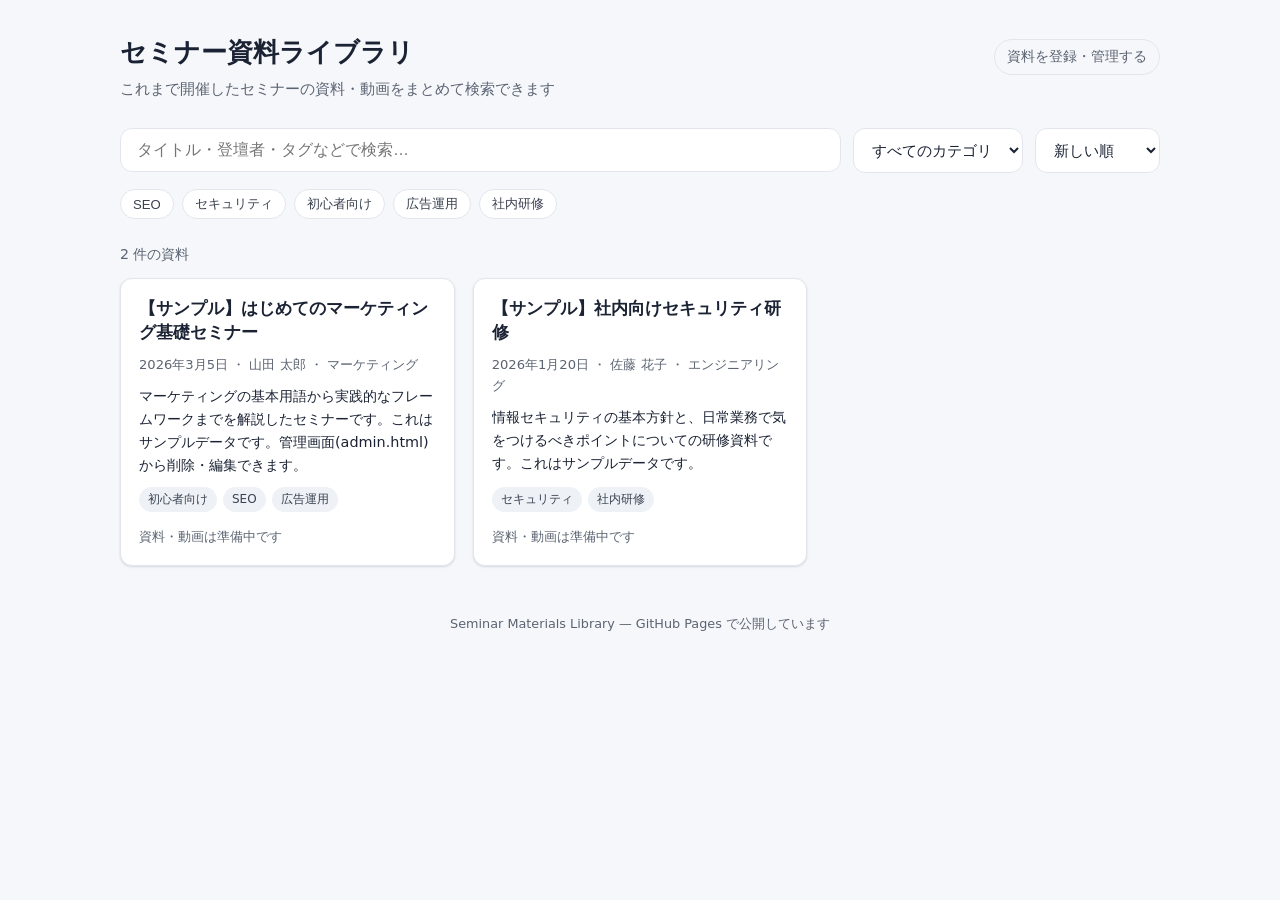
==== index.html @ a36b5ffc "セミナー資料ライブラリの静的サイトを追加 - GitHub Pages で公開する検索可能な資料・動画一覧サイト - 資料/動画本体はGoogle Driveに置き、リンクのみをdata/materi" ====
<!doctype html>
<html lang="ja">
<head>
  <meta charset="UTF-8" />
  <meta name="viewport" content="width=device-width, initial-scale=1.0" />
  <title>セミナー資料ライブラリ</title>
  <meta name="description" content="社内・社外のセミナー資料と動画をまとめて検索・閲覧できるライブラリです。" />
  <link rel="stylesheet" href="assets/style.css" />
</head>
<body>
  <div class="page">
    <header class="site-header">
      <div>
        <h1>セミナー資料ライブラリ</h1>
        <p class="subtitle">これまで開催したセミナーの資料・動画をまとめて検索できます</p>
      </div>
      <a class="admin-link" href="admin.html">資料を登録・管理する</a>
    </header>

    <div class="controls">
      <div class="search-box">
        <input id="search-input" type="search" placeholder="タイトル・登壇者・タグなどで検索…" />
      </div>
      <select id="category-filter">
        <option value="">すべてのカテゴリ</option>
      </select>
      <select id="sort-order">
        <option value="date-desc">新しい順</option>
        <option value="date-asc">古い順</option>
        <option value="title-asc">タイトル順</option>
      </select>
    </div>

    <div id="tag-cloud" class="tag-cloud"></div>

    <div id="result-count" class="result-count"></div>
    <div id="card-grid" class="card-grid"></div>

    <footer class="site-footer">
      <p>Seminar Materials Library — GitHub Pages で公開しています</p>
    </footer>
  </div>

  <div id="modal-overlay" class="modal-overlay" hidden>
    <div class="modal">
      <div class="modal-header">
        <h3 id="modal-title"></h3>
        <button id="modal-close" class="modal-close" aria-label="閉じる">&times;</button>
      </div>
      <div id="modal-body" class="modal-body"></div>
    </div>
  </div>

  <script src="assets/common.js"></script>
  <script src="assets/app.js"></script>
</body>
</html>
---- assets/style.css ----
:root {
  --bg: #f5f7fa;
  --surface: #ffffff;
  --text: #1a2233;
  --text-muted: #5b6472;
  --border: #e2e6ec;
  --accent: #2563eb;
  --accent-hover: #1d4ed8;
  --accent-soft: #e8efff;
  --tag-bg: #eef2f7;
  --tag-text: #3a4250;
  --danger: #d1435b;
  --shadow: 0 1px 2px rgba(16, 24, 40, 0.06), 0 1px 3px rgba(16, 24, 40, 0.08);
  --radius: 12px;
  color-scheme: light;
}

@media (prefers-color-scheme: dark) {
  :root {
    --bg: #12151c;
    --surface: #1a1f2a;
    --text: #e6e9ef;
    --text-muted: #9aa3b2;
    --border: #2b3140;
    --accent: #5b8def;
    --accent-hover: #7ba1f2;
    --accent-soft: #1e2a44;
    --tag-bg: #232a38;
    --tag-text: #c3cad6;
    --danger: #f0748b;
    --shadow: 0 1px 2px rgba(0, 0, 0, 0.3), 0 2px 6px rgba(0, 0, 0, 0.35);
    color-scheme: dark;
  }
}

* { box-sizing: border-box; }

body {
  margin: 0;
  background: var(--bg);
  color: var(--text);
  font-family: "Hiragino Sans", "Hiragino Kaku Gothic ProN", "Yu Gothic", "Noto Sans JP", "Segoe UI", system-ui, sans-serif;
  line-height: 1.6;
}

a { color: var(--accent); }

.page {
  max-width: 1080px;
  margin: 0 auto;
  padding: 32px 20px 80px;
}

header.site-header {
  display: flex;
  flex-wrap: wrap;
  align-items: baseline;
  justify-content: space-between;
  gap: 8px;
  margin-bottom: 28px;
}

header.site-header h1 {
  font-size: 1.6rem;
  margin: 0;
}

header.site-header p.subtitle {
  margin: 4px 0 0;
  color: var(--text-muted);
  font-size: 0.92rem;
}

.admin-link {
  font-size: 0.85rem;
  color: var(--text-muted);
  text-decoration: none;
  border: 1px solid var(--border);
  padding: 6px 12px;
  border-radius: 999px;
  white-space: nowrap;
}
.admin-link:hover { color: var(--accent); border-color: var(--accent); }

.controls {
  display: flex;
  flex-wrap: wrap;
  gap: 12px;
  margin-bottom: 16px;
}

.search-box {
  flex: 1 1 280px;
  position: relative;
}

.search-box input[type="search"] {
  width: 100%;
  padding: 12px 16px;
  border-radius: var(--radius);
  border: 1px solid var(--border);
  background: var(--surface);
  color: var(--text);
  font-size: 1rem;
}
.search-box input[type="search"]:focus {
  outline: 2px solid var(--accent);
  outline-offset: -1px;
}

select#category-filter, select#sort-order {
  padding: 12px 14px;
  border-radius: var(--radius);
  border: 1px solid var(--border);
  background: var(--surface);
  color: var(--text);
  font-size: 0.95rem;
}

.tag-cloud {
  display: flex;
  flex-wrap: wrap;
  gap: 8px;
  margin-bottom: 24px;
}

.tag-chip {
  border: 1px solid var(--border);
  background: var(--surface);
  color: var(--tag-text);
  border-radius: 999px;
  padding: 5px 12px;
  font-size: 0.82rem;
  cursor: pointer;
}
.tag-chip.active {
  background: var(--accent);
  border-color: var(--accent);
  color: #fff;
}

.result-count {
  color: var(--text-muted);
  font-size: 0.88rem;
  margin-bottom: 12px;
}

.card-grid {
  display: grid;
  grid-template-columns: repeat(auto-fill, minmax(280px, 1fr));
  gap: 18px;
}

.card {
  background: var(--surface);
  border: 1px solid var(--border);
  border-radius: var(--radius);
  padding: 18px;
  box-shadow: var(--shadow);
  display: flex;
  flex-direction: column;
  gap: 10px;
}

.card h2 {
  font-size: 1.05rem;
  margin: 0;
  line-height: 1.4;
}

.card .meta {
  font-size: 0.82rem;
  color: var(--text-muted);
}

.card .description {
  font-size: 0.9rem;
  color: var(--text);
  flex: 1;
  display: -webkit-box;
  -webkit-line-clamp: 4;
  -webkit-box-orient: vertical;
  overflow: hidden;
}

.card .tags {
  display: flex;
  flex-wrap: wrap;
  gap: 6px;
}

.card .tags span {
  background: var(--tag-bg);
  color: var(--tag-text);
  font-size: 0.75rem;
  padding: 3px 9px;
  border-radius: 999px;
}

.card .actions {
  display: flex;
  gap: 8px;
  margin-top: 4px;
  flex-wrap: wrap;
}

.btn {
  display: inline-flex;
  align-items: center;
  gap: 6px;
  padding: 8px 14px;
  border-radius: 8px;
  border: 1px solid var(--border);
  background: var(--surface);
  color: var(--text);
  font-size: 0.85rem;
  cursor: pointer;
  text-decoration: none;
}
.btn.primary {
  background: var(--accent);
  border-color: var(--accent);
  color: #fff;
}
.btn.primary:hover { background: var(--accent-hover); }
.btn:hover { border-color: var(--accent); color: var(--accent); }
.btn.primary:hover { color: #fff; }
.btn:disabled {
  opacity: 0.4;
  cursor: not-allowed;
}

.empty-state {
  text-align: center;
  color: var(--text-muted);
  padding: 60px 0;
}

/* Modal */
.modal-overlay {
  position: fixed;
  inset: 0;
  background: rgba(10, 14, 22, 0.6);
  display: flex;
  align-items: center;
  justify-content: center;
  padding: 24px;
  z-index: 100;
}
.modal-overlay[hidden] { display: none; }

.modal {
  background: var(--surface);
  border-radius: var(--radius);
  width: min(900px, 100%);
  max-height: 90vh;
  display: flex;
  flex-direction: column;
  overflow: hidden;
  box-shadow: var(--shadow);
}

.modal-header {
  display: flex;
  align-items: center;
  justify-content: space-between;
  padding: 14px 18px;
  border-bottom: 1px solid var(--border);
}
.modal-header h3 { margin: 0; font-size: 1rem; }

.modal-close {
  background: none;
  border: none;
  font-size: 1.3rem;
  cursor: pointer;
  color: var(--text-muted);
  line-height: 1;
}

.modal-body {
  flex: 1;
  min-height: 60vh;
}
.modal-body iframe {
  width: 100%;
  height: 100%;
  min-height: 60vh;
  border: none;
}

footer.site-footer {
  margin-top: 48px;
  text-align: center;
  color: var(--text-muted);
  font-size: 0.8rem;
}

/* ---- Admin page ---- */
.admin-panel {
  background: var(--surface);
  border: 1px solid var(--border);
  border-radius: var(--radius);
  padding: 24px;
  margin-bottom: 28px;
  box-shadow: var(--shadow);
}

.admin-panel h2 {
  margin-top: 0;
  font-size: 1.15rem;
}

.form-grid {
  display: grid;
  grid-template-columns: repeat(auto-fill, minmax(240px, 1fr));
  gap: 14px;
  margin-bottom: 14px;
}

.form-field { display: flex; flex-direction: column; gap: 4px; }
.form-field.full { grid-column: 1 / -1; }

.form-field label {
  font-size: 0.82rem;
  color: var(--text-muted);
}

.form-field input,
.form-field select,
.form-field textarea {
  padding: 9px 12px;
  border-radius: 8px;
  border: 1px solid var(--border);
  background: var(--bg);
  color: var(--text);
  font-size: 0.92rem;
  font-family: inherit;
}

.form-field textarea { resize: vertical; min-height: 80px; }

.notice {
  font-size: 0.85rem;
  padding: 12px 14px;
  border-radius: 8px;
  border: 1px solid var(--border);
  margin-bottom: 14px;
}
.notice.info { background: var(--accent-soft); border-color: var(--accent); }
.notice.error { background: rgba(209, 67, 91, 0.1); border-color: var(--danger); color: var(--danger); }
.notice.success { background: rgba(34, 197, 94, 0.1); border-color: #22c55e; }
.notice[hidden] { display: none; }

.token-row {
  display: flex;
  gap: 10px;
  flex-wrap: wrap;
  align-items: center;
}
.token-row input[type="password"],
.token-row input[type="text"] {
  flex: 1 1 260px;
}

.checkbox-row {
  display: flex;
  align-items: center;
  gap: 6px;
  font-size: 0.85rem;
  color: var(--text-muted);
}

.admin-list {
  display: flex;
  flex-direction: column;
  gap: 10px;
}

.admin-row {
  display: flex;
  justify-content: space-between;
  align-items: center;
  gap: 12px;
  padding: 12px 14px;
  border: 1px solid var(--border);
  border-radius: 10px;
  background: var(--bg);
}

.admin-row .info { font-size: 0.88rem; }
.admin-row .info strong { display: block; margin-bottom: 2px; }
.admin-row .info span { color: var(--text-muted); font-size: 0.8rem; }

.spinner {
  display: inline-block;
  width: 14px;
  height: 14px;
  border: 2px solid rgba(255,255,255,0.5);
  border-top-color: #fff;
  border-radius: 50%;
  animation: spin 0.7s linear infinite;
}
@keyframes spin { to { transform: rotate(360deg); } }
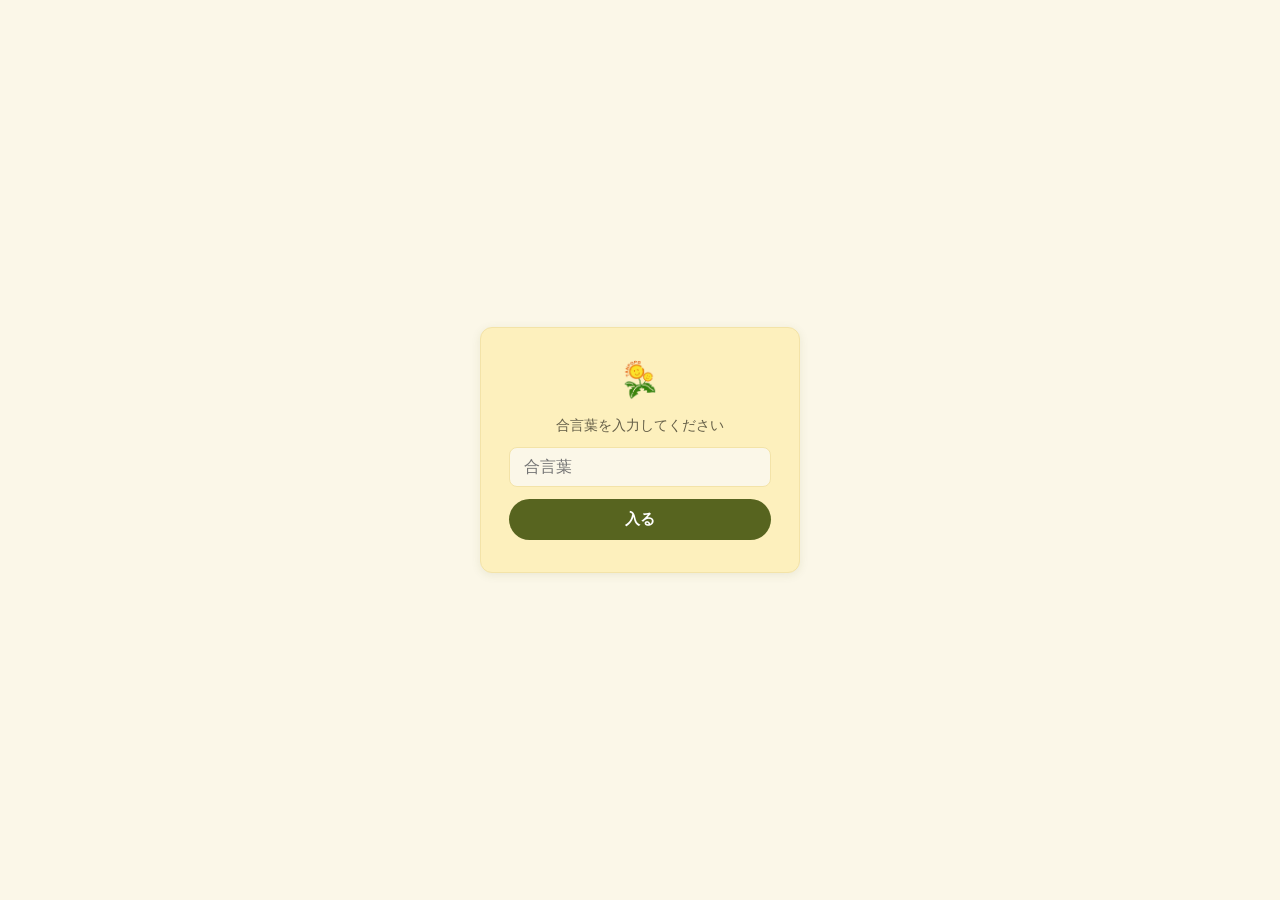
==== commit b7a47fcc: "既存サイト(たんぽぽ歯科マニュアル)のデザイン・機能に合わせてリニューアル - たんぽぽ🌼のロゴ・配色に統一 - 合言葉によるサイト全体のロック画面を追加(仮パスワード: changeme、要変更) " ====
--- a/index.html
+++ b/index.html
@@ -4,50 +4,71 @@
   <meta charset="UTF-8" />
   <meta name="viewport" content="width=device-width, initial-scale=1.0" />
   <title>セミナー資料ライブラリ</title>
-  <meta name="description" content="社内・社外のセミナー資料と動画をまとめて検索・閲覧できるライブラリです。" />
+  <meta name="description" content="社内向けセミナーの資料・動画を検索・閲覧できるライブラリです。" />
+  <link rel="icon" href="assets/logo.png" />
   <link rel="stylesheet" href="assets/style.css" />
 </head>
 <body>
-  <div class="page">
+  <div id="lock-screen" class="lock-screen">
+    <form id="lock-form" class="lock-form">
+      <img class="site-logo" src="assets/logo.png" alt="ロゴ" />
+      <p>合言葉を入力してください</p>
+      <input type="password" id="lock-password" placeholder="合言葉" autocomplete="off" />
+      <p id="lock-error" class="lock-error" hidden>合言葉が違います。</p>
+      <button type="submit">入る</button>
+    </form>
+  </div>
+
+  <div id="site-content" hidden>
     <header class="site-header">
-      <div>
-        <h1>セミナー資料ライブラリ</h1>
-        <p class="subtitle">これまで開催したセミナーの資料・動画をまとめて検索できます</p>
-      </div>
-      <a class="admin-link" href="admin.html">資料を登録・管理する</a>
+      <img class="site-logo" src="assets/logo.png" alt="ロゴ" />
+      <h1>セミナー資料ライブラリ</h1>
+      <a class="post-link" href="admin.html">＋ 資料を登録する</a>
     </header>
 
-    <div class="controls">
-      <div class="search-box">
-        <input id="search-input" type="search" placeholder="タイトル・登壇者・タグなどで検索…" />
+    <main>
+      <div id="media-tabs" class="media-tabs" role="tablist" aria-label="資料・動画で絞り込み">
+        <button type="button" class="media-tab active" data-media="all">すべて</button>
+        <button type="button" class="media-tab" data-media="material">資料</button>
+        <button type="button" class="media-tab" data-media="video">動画</button>
+        <button type="button" class="media-tab" data-media="favorite">お気に入り</button>
       </div>
-      <select id="category-filter">
-        <option value="">すべてのカテゴリ</option>
-      </select>
-      <select id="sort-order">
-        <option value="date-desc">新しい順</option>
-        <option value="date-asc">古い順</option>
-        <option value="title-asc">タイトル順</option>
-      </select>
-    </div>
 
-    <div id="tag-cloud" class="tag-cloud"></div>
+      <div class="controls">
+        <input id="search-input" type="search" placeholder="タイトル・登壇者・タグなどで検索…" aria-label="検索" />
+        <select id="sort-select" aria-label="並び替え">
+          <option value="new">新しい順</option>
+          <option value="old">古い順</option>
+          <option value="title">タイトル順</option>
+        </select>
+      </div>
 
-    <div id="result-count" class="result-count"></div>
-    <div id="card-grid" class="card-grid"></div>
+      <div id="category-filters" class="category-filters" role="group" aria-label="カテゴリで絞り込み"></div>
+
+      <p id="result-count" class="result-count"></p>
+      <p id="empty-message" class="empty-message" hidden>該当する資料が見つかりませんでした。</p>
+      <div id="card-grid" class="video-grid"></div>
+    </main>
 
     <footer class="site-footer">
-      <p>Seminar Materials Library — GitHub Pages で公開しています</p>
+      <p>セミナー資料ライブラリ — 資料の登録は「＋ 資料を登録する」から</p>
     </footer>
   </div>
 
-  <div id="modal-overlay" class="modal-overlay" hidden>
-    <div class="modal">
-      <div class="modal-header">
-        <h3 id="modal-title"></h3>
-        <button id="modal-close" class="modal-close" aria-label="閉じる">&times;</button>
+  <div id="detail-modal" class="modal" hidden>
+    <div class="modal-backdrop" data-close></div>
+    <div class="modal-content">
+      <button type="button" id="modal-close" class="modal-close" data-close aria-label="閉じる">&times;</button>
+      <button type="button" id="modal-favorite-btn" class="modal-favorite-btn" aria-label="お気に入りに追加">♡</button>
+      <div id="modal-tabs" class="modal-tabs" hidden></div>
+      <div id="modal-frame-wrap" class="modal-frame-wrap" hidden>
+        <iframe id="modal-iframe" src="" allow="autoplay" allowfullscreen></iframe>
       </div>
-      <div id="modal-body" class="modal-body"></div>
+      <div class="modal-text">
+        <p id="modal-meta" class="modal-meta"></p>
+        <h2 id="modal-title"></h2>
+        <p id="modal-description"></p>
+      </div>
     </div>
   </div>
 
--- a/assets/style.css
+++ b/assets/style.css
@@ -1,334 +1,436 @@
 :root {
-  --bg: #f5f7fa;
-  --surface: #ffffff;
-  --text: #1a2233;
-  --text-muted: #5b6472;
-  --border: #e2e6ec;
-  --accent: #2563eb;
-  --accent-hover: #1d4ed8;
-  --accent-soft: #e8efff;
-  --tag-bg: #eef2f7;
-  --tag-text: #3a4250;
-  --danger: #d1435b;
-  --shadow: 0 1px 2px rgba(16, 24, 40, 0.06), 0 1px 3px rgba(16, 24, 40, 0.08);
-  --radius: 12px;
-  color-scheme: light;
-}
-
-@media (prefers-color-scheme: dark) {
-  :root {
-    --bg: #12151c;
-    --surface: #1a1f2a;
-    --text: #e6e9ef;
-    --text-muted: #9aa3b2;
-    --border: #2b3140;
-    --accent: #5b8def;
-    --accent-hover: #7ba1f2;
-    --accent-soft: #1e2a44;
-    --tag-bg: #232a38;
-    --tag-text: #c3cad6;
-    --danger: #f0748b;
-    --shadow: 0 1px 2px rgba(0, 0, 0, 0.3), 0 2px 6px rgba(0, 0, 0, 0.35);
-    color-scheme: dark;
-  }
+  --bg: #fbf7e8;
+  --surface: #fdf0bd;
+  --text: #3a3626;
+  --text-muted: #655f48;
+  --accent: #d7e8b0;
+  --accent-dark: #57641f;
+  --accent-yellow: #fce38a;
+  --border: #f3e3a8;
+  --danger: #b3261e;
+  --shadow: 0 2px 10px rgba(87, 100, 31, 0.1);
 }
 
 * { box-sizing: border-box; }
 
 body {
   margin: 0;
-  background: var(--bg);
-  color: var(--text);
-  font-family: "Hiragino Sans", "Hiragino Kaku Gothic ProN", "Yu Gothic", "Noto Sans JP", "Segoe UI", system-ui, sans-serif;
-  line-height: 1.6;
-}
-
-a { color: var(--accent); }
-
-.page {
-  max-width: 1080px;
+  font-family: "Hiragino Sans", "Hiragino Kaku Gothic ProN", "Yu Gothic", "Noto Sans JP", sans-serif;
+  background: var(--bg);
+  color: var(--text);
+}
+
+/* ---- 合言葉ロック画面 ---- */
+.lock-screen {
+  position: fixed;
+  inset: 0;
+  display: flex;
+  align-items: center;
+  justify-content: center;
+  background: var(--bg);
+  z-index: 200;
+}
+.lock-screen[hidden] { display: none; }
+
+.lock-form {
+  display: flex;
+  flex-direction: column;
+  align-items: center;
+  gap: 12px;
+  background: var(--surface);
+  border: 1px solid var(--border);
+  border-radius: 12px;
+  box-shadow: var(--shadow);
+  padding: 32px 28px;
+  width: 90%;
+  max-width: 320px;
+  text-align: center;
+}
+.lock-form .site-logo { height: 40px; margin-bottom: 4px; }
+.lock-form p { margin: 0; color: var(--text-muted); font-size: 0.9rem; }
+
+#lock-password {
+  width: 100%;
+  padding: 10px 14px;
+  font-size: 1rem;
+  border: 1px solid var(--border);
+  border-radius: 8px;
+  background: var(--bg);
+  color: var(--text);
+}
+#lock-password:focus { outline: 2px solid var(--accent-dark); outline-offset: 1px; }
+
+.lock-error { color: var(--danger) !important; }
+
+.lock-form button {
+  width: 100%;
+  padding: 10px 14px;
+  border: none;
+  border-radius: 999px;
+  background: var(--accent-dark);
+  color: #fff;
+  font-size: 0.95rem;
+  font-weight: 600;
+  cursor: pointer;
+}
+.lock-form button:hover { opacity: 0.9; }
+
+/* ---- ヘッダー ---- */
+.site-header {
+  position: relative;
+  background: var(--surface);
+  border-bottom: 3px solid transparent;
+  border-image: linear-gradient(90deg, var(--accent-yellow), var(--accent)) 1;
+  padding: 16px 20px;
+  display: flex;
+  align-items: center;
+  justify-content: center;
+  gap: 12px;
+  flex-wrap: wrap;
+}
+.site-logo { height: 32px; width: auto; }
+.site-header h1 { margin: 0; font-size: 1.5rem; color: var(--accent-dark); }
+
+.post-link {
+  display: inline-block;
+  margin-left: auto;
+  padding: 8px 16px;
+  border-radius: 999px;
+  background: var(--accent-dark);
+  color: #fff;
+  font: inherit;
+  font-size: 0.85rem;
+  font-weight: 600;
+  text-decoration: none;
+  white-space: nowrap;
+  border: none;
+  cursor: pointer;
+}
+.post-link:hover { opacity: 0.9; }
+
+main {
+  max-width: 1100px;
   margin: 0 auto;
-  padding: 32px 20px 80px;
-}
-
-header.site-header {
-  display: flex;
-  flex-wrap: wrap;
-  align-items: baseline;
-  justify-content: space-between;
-  gap: 8px;
-  margin-bottom: 28px;
-}
-
-header.site-header h1 {
-  font-size: 1.6rem;
-  margin: 0;
-}
-
-header.site-header p.subtitle {
-  margin: 4px 0 0;
+  padding: 24px 20px 60px;
+}
+
+/* ---- タブ・絞り込み ---- */
+.media-tabs {
+  display: flex;
+  justify-content: center;
+  gap: 4px;
+  border-bottom: 2px solid var(--border);
+  margin-bottom: 20px;
+}
+.media-tab {
+  font: inherit;
+  padding: 10px 20px;
+  border: none;
+  background: none;
   color: var(--text-muted);
-  font-size: 0.92rem;
-}
-
-.admin-link {
-  font-size: 0.85rem;
-  color: var(--text-muted);
-  text-decoration: none;
-  border: 1px solid var(--border);
-  padding: 6px 12px;
-  border-radius: 999px;
+  font-size: 0.95rem;
+  font-weight: 600;
+  cursor: pointer;
+  border-bottom: 2px solid transparent;
+  margin-bottom: -2px;
   white-space: nowrap;
 }
-.admin-link:hover { color: var(--accent); border-color: var(--accent); }
+.media-tab:hover { color: var(--text); }
+.media-tab.active { color: var(--accent-dark); border-bottom-color: var(--accent-dark); }
 
 .controls {
   display: flex;
-  flex-wrap: wrap;
-  gap: 12px;
-  margin-bottom: 16px;
-}
-
-.search-box {
-  flex: 1 1 280px;
-  position: relative;
-}
-
-.search-box input[type="search"] {
+  flex-direction: column;
+  gap: 14px;
+  margin-bottom: 18px;
+}
+#search-input {
   width: 100%;
   padding: 12px 16px;
-  border-radius: var(--radius);
-  border: 1px solid var(--border);
-  background: var(--surface);
-  color: var(--text);
   font-size: 1rem;
-}
-.search-box input[type="search"]:focus {
-  outline: 2px solid var(--accent);
-  outline-offset: -1px;
-}
-
-select#category-filter, select#sort-order {
-  padding: 12px 14px;
-  border-radius: var(--radius);
-  border: 1px solid var(--border);
-  background: var(--surface);
-  color: var(--text);
+  border: 1px solid var(--border);
+  border-radius: 8px;
+  background: var(--surface);
+  color: var(--text);
+}
+#search-input:focus { outline: 2px solid var(--accent-dark); outline-offset: 1px; }
+
+#sort-select {
+  padding: 10px 14px;
   font-size: 0.95rem;
-}
-
-.tag-cloud {
+  border: 1px solid var(--border);
+  border-radius: 8px;
+  background: var(--surface);
+  color: var(--text);
+}
+#sort-select:focus { outline: 2px solid var(--accent-dark); outline-offset: 1px; }
+
+@media (min-width: 640px) {
+  .controls { flex-direction: row; align-items: center; }
+  #search-input { max-width: 320px; }
+  #sort-select { flex-shrink: 0; }
+}
+
+.category-filters {
   display: flex;
   flex-wrap: wrap;
   gap: 8px;
-  margin-bottom: 24px;
-}
-
-.tag-chip {
-  border: 1px solid var(--border);
-  background: var(--surface);
-  color: var(--tag-text);
-  border-radius: 999px;
-  padding: 5px 12px;
-  font-size: 0.82rem;
-  cursor: pointer;
-}
-.tag-chip.active {
+  margin-bottom: 18px;
+}
+.category-btn {
+  font: inherit;
+  padding: 8px 16px;
+  border-radius: 999px;
+  border: 1px solid var(--border);
+  background: var(--surface);
+  color: var(--text);
+  font-size: 0.9rem;
+  cursor: pointer;
+  transition: background-color 0.15s ease, border-color 0.15s ease;
+}
+.category-btn:hover { background: var(--accent-yellow); border-color: var(--accent-yellow); }
+.category-btn.active { background: var(--accent-dark); border-color: var(--accent-dark); color: #fff; }
+
+.result-count { color: var(--text-muted); font-size: 0.85rem; margin: 0 0 12px; }
+.empty-message { text-align: center; color: var(--text-muted); padding: 40px 0; }
+
+/* ---- カード一覧 ---- */
+.video-grid {
+  display: grid;
+  grid-template-columns: repeat(auto-fill, minmax(260px, 1fr));
+  gap: 20px;
+}
+
+.video-card {
+  font: inherit;
+  color: inherit;
+  background: var(--surface);
+  border: 1px solid var(--border);
+  border-radius: 10px;
+  overflow: hidden;
+  cursor: pointer;
+  box-shadow: var(--shadow);
+  display: flex;
+  flex-direction: column;
+  text-align: left;
+  padding: 0;
+  transition: box-shadow 0.15s ease;
+}
+.video-card:hover { box-shadow: 0 4px 14px rgba(87, 100, 31, 0.14); }
+.video-card:focus-visible { outline: 2px solid var(--accent-dark); outline-offset: 2px; }
+
+.video-thumb {
+  position: relative;
+  width: 100%;
+  aspect-ratio: 16 / 9;
+  background: #eef2dc;
+  overflow: hidden;
+}
+.video-thumb.is-text {
+  background-image: url("logo.png");
+  background-size: 64px;
+  background-repeat: no-repeat;
+  background-position: center;
+}
+.video-thumb img {
+  position: absolute;
+  inset: 0;
+  width: 100%;
+  height: 100%;
+  object-fit: cover;
+}
+
+.favorite-btn {
+  position: absolute;
+  top: 6px;
+  left: 6px;
+  z-index: 2;
+  width: 30px;
+  height: 30px;
+  border: none;
+  border-radius: 999px;
+  background: rgba(0, 0, 0, 0.45);
+  color: #fff;
+  font-size: 1.1rem;
+  line-height: 1;
+  cursor: pointer;
+  display: flex;
+  align-items: center;
+  justify-content: center;
+}
+.favorite-btn.active { background: rgba(255, 255, 255, 0.9); color: #e0455a; }
+
+.thumb-pinned-badge {
+  position: absolute;
+  top: 6px;
+  right: 6px;
+  width: 26px;
+  height: 26px;
+  display: flex;
+  align-items: center;
+  justify-content: center;
+  background: rgba(0, 0, 0, 0.45);
+  font-size: 0.95rem;
+  border-radius: 999px;
+}
+
+.thumb-type-badges {
+  position: absolute;
+  bottom: 6px;
+  right: 6px;
+  display: flex;
+  flex-direction: column;
+  gap: 4px;
+  align-items: flex-end;
+}
+.thumb-type-badge {
+  background: rgba(0, 0, 0, 0.6);
+  color: #fff;
+  font-size: 0.7rem;
+  padding: 2px 8px;
+  border-radius: 999px;
+  white-space: nowrap;
+}
+
+.video-info { padding: 14px 16px; }
+.video-category {
+  display: inline-block;
+  font-size: 0.75rem;
+  color: var(--accent-dark);
   background: var(--accent);
-  border-color: var(--accent);
-  color: #fff;
-}
-
-.result-count {
+  padding: 2px 10px;
+  border-radius: 999px;
+  margin: 0 4px 6px 0;
+}
+.video-date {
+  display: inline-block;
+  font-size: 0.75rem;
   color: var(--text-muted);
+  margin: 0 8px 6px 0;
+}
+.video-title { margin: 0 0 6px; font-size: 1.05rem; }
+.video-description {
+  margin: 0;
   font-size: 0.88rem;
-  margin-bottom: 12px;
-}
-
-.card-grid {
-  display: grid;
-  grid-template-columns: repeat(auto-fill, minmax(280px, 1fr));
-  gap: 18px;
-}
-
-.card {
-  background: var(--surface);
-  border: 1px solid var(--border);
-  border-radius: var(--radius);
-  padding: 18px;
-  box-shadow: var(--shadow);
-  display: flex;
-  flex-direction: column;
-  gap: 10px;
-}
-
-.card h2 {
-  font-size: 1.05rem;
-  margin: 0;
-  line-height: 1.4;
-}
-
-.card .meta {
-  font-size: 0.82rem;
   color: var(--text-muted);
-}
-
-.card .description {
-  font-size: 0.9rem;
-  color: var(--text);
-  flex: 1;
   display: -webkit-box;
-  -webkit-line-clamp: 4;
+  -webkit-line-clamp: 2;
   -webkit-box-orient: vertical;
   overflow: hidden;
 }
 
-.card .tags {
-  display: flex;
-  flex-wrap: wrap;
-  gap: 6px;
-}
-
-.card .tags span {
-  background: var(--tag-bg);
-  color: var(--tag-text);
-  font-size: 0.75rem;
-  padding: 3px 9px;
-  border-radius: 999px;
-}
-
-.card .actions {
-  display: flex;
-  gap: 8px;
-  margin-top: 4px;
-  flex-wrap: wrap;
-}
-
-.btn {
-  display: inline-flex;
-  align-items: center;
-  gap: 6px;
-  padding: 8px 14px;
-  border-radius: 8px;
-  border: 1px solid var(--border);
-  background: var(--surface);
-  color: var(--text);
-  font-size: 0.85rem;
-  cursor: pointer;
-  text-decoration: none;
-}
-.btn.primary {
-  background: var(--accent);
-  border-color: var(--accent);
-  color: #fff;
-}
-.btn.primary:hover { background: var(--accent-hover); }
-.btn:hover { border-color: var(--accent); color: var(--accent); }
-.btn.primary:hover { color: #fff; }
-.btn:disabled {
-  opacity: 0.4;
-  cursor: not-allowed;
-}
-
-.empty-state {
-  text-align: center;
-  color: var(--text-muted);
-  padding: 60px 0;
-}
-
-/* Modal */
-.modal-overlay {
-  position: fixed;
-  inset: 0;
-  background: rgba(10, 14, 22, 0.6);
-  display: flex;
-  align-items: center;
-  justify-content: center;
-  padding: 24px;
-  z-index: 100;
-}
-.modal-overlay[hidden] { display: none; }
-
-.modal {
-  background: var(--surface);
-  border-radius: var(--radius);
-  width: min(900px, 100%);
+/* ---- モーダル ---- */
+.modal[hidden] { display: none; }
+.modal { position: fixed; inset: 0; display: flex; align-items: center; justify-content: center; z-index: 100; }
+.modal-backdrop { position: absolute; inset: 0; background: rgba(0, 0, 0, 0.6); }
+.modal-content {
+  position: relative;
+  background: var(--surface);
+  border-radius: 12px;
+  max-width: 800px;
+  width: 92%;
   max-height: 90vh;
+  padding: 20px;
+  z-index: 1;
   display: flex;
   flex-direction: column;
   overflow: hidden;
-  box-shadow: var(--shadow);
-}
-
-.modal-header {
-  display: flex;
-  align-items: center;
-  justify-content: space-between;
-  padding: 14px 18px;
-  border-bottom: 1px solid var(--border);
-}
-.modal-header h3 { margin: 0; font-size: 1rem; }
-
+}
 .modal-close {
+  position: absolute;
+  top: 10px;
+  right: 14px;
+  z-index: 2;
   background: none;
   border: none;
-  font-size: 1.3rem;
+  font-size: 1.8rem;
+  line-height: 1;
   cursor: pointer;
   color: var(--text-muted);
+}
+.modal-favorite-btn {
+  position: absolute;
+  top: 10px;
+  left: 14px;
+  z-index: 2;
+  background: none;
+  border: none;
+  font-size: 1.6rem;
   line-height: 1;
-}
-
-.modal-body {
-  flex: 1;
-  min-height: 60vh;
-}
-.modal-body iframe {
-  width: 100%;
-  height: 100%;
-  min-height: 60vh;
-  border: none;
-}
-
-footer.site-footer {
-  margin-top: 48px;
-  text-align: center;
+  cursor: pointer;
   color: var(--text-muted);
-  font-size: 0.8rem;
-}
-
-/* ---- Admin page ---- */
+}
+.modal-favorite-btn.active { color: #e0455a; }
+
+.modal-tabs {
+  display: flex;
+  justify-content: center;
+  gap: 8px;
+  margin: 8px 0 12px;
+}
+.modal-tabs[hidden] { display: none; }
+.modal-tab {
+  font: inherit;
+  padding: 7px 16px;
+  border-radius: 999px;
+  border: 1px solid var(--border);
+  background: var(--bg);
+  color: var(--text);
+  font-size: 0.85rem;
+  cursor: pointer;
+}
+.modal-tab.active { background: var(--accent-dark); border-color: var(--accent-dark); color: #fff; }
+
+.modal-frame-wrap {
+  position: relative;
+  width: min(100%, calc(52vh * 16 / 9));
+  aspect-ratio: 16 / 9;
+  border-radius: 8px;
+  overflow: hidden;
+  margin: 0 auto 16px;
+  background: #000;
+  flex-shrink: 0;
+}
+.modal-frame-wrap[hidden] { display: none; }
+.modal-frame-wrap.is-pdf { width: min(100%, 640px); aspect-ratio: auto; height: min(75vh, 900px); }
+.modal-frame-wrap iframe { position: absolute; inset: 0; width: 100%; height: 100%; border: 0; }
+
+.modal-text { overflow-y: auto; min-height: 60px; }
+.modal-meta { margin: 0 0 4px; font-size: 0.8rem; color: var(--text-muted); }
+#modal-title { margin: 0 0 8px; font-size: 1.2rem; }
+#modal-description { margin: 0; color: var(--text-muted); white-space: pre-wrap; }
+
+.site-footer { text-align: center; color: var(--text-muted); font-size: 0.8rem; padding: 20px 0 40px; }
+
+@media (max-width: 480px) {
+  .video-grid { grid-template-columns: repeat(2, 1fr); gap: 14px; }
+  .video-info { padding: 8px 10px; }
+  .video-category, .video-date { font-size: 0.65rem; }
+  .video-title { font-size: 0.85rem; }
+  .video-description { display: none; }
+}
+
+/* ---- 管理画面 (admin.html) ---- */
 .admin-panel {
   background: var(--surface);
   border: 1px solid var(--border);
-  border-radius: var(--radius);
+  border-radius: 12px;
   padding: 24px;
-  margin-bottom: 28px;
+  margin-bottom: 24px;
   box-shadow: var(--shadow);
 }
-
-.admin-panel h2 {
-  margin-top: 0;
-  font-size: 1.15rem;
-}
+.admin-panel h2 { margin-top: 0; font-size: 1.1rem; color: var(--accent-dark); }
 
 .form-grid {
   display: grid;
-  grid-template-columns: repeat(auto-fill, minmax(240px, 1fr));
+  grid-template-columns: repeat(auto-fill, minmax(220px, 1fr));
   gap: 14px;
   margin-bottom: 14px;
 }
-
 .form-field { display: flex; flex-direction: column; gap: 4px; }
 .form-field.full { grid-column: 1 / -1; }
-
-.form-field label {
-  font-size: 0.82rem;
-  color: var(--text-muted);
-}
-
-.form-field input,
-.form-field select,
-.form-field textarea {
+.form-field label { font-size: 0.8rem; color: var(--text-muted); }
+.form-field input, .form-field textarea {
   padding: 9px 12px;
   border-radius: 8px;
   border: 1px solid var(--border);
@@ -337,7 +439,6 @@
   font-size: 0.92rem;
   font-family: inherit;
 }
-
 .form-field textarea { resize: vertical; min-height: 80px; }
 
 .notice {
@@ -347,36 +448,33 @@
   border: 1px solid var(--border);
   margin-bottom: 14px;
 }
-.notice.info { background: var(--accent-soft); border-color: var(--accent); }
-.notice.error { background: rgba(209, 67, 91, 0.1); border-color: var(--danger); color: var(--danger); }
-.notice.success { background: rgba(34, 197, 94, 0.1); border-color: #22c55e; }
+.notice.info { background: var(--accent); }
+.notice.error { background: rgba(179, 38, 30, 0.1); border-color: var(--danger); color: var(--danger); }
+.notice.success { background: rgba(87, 100, 31, 0.12); border-color: var(--accent-dark); }
 .notice[hidden] { display: none; }
 
-.token-row {
-  display: flex;
-  gap: 10px;
-  flex-wrap: wrap;
-  align-items: center;
-}
-.token-row input[type="password"],
-.token-row input[type="text"] {
-  flex: 1 1 260px;
-}
-
-.checkbox-row {
-  display: flex;
+.token-row { display: flex; gap: 10px; flex-wrap: wrap; align-items: center; }
+.token-row input { flex: 1 1 260px; }
+
+.btn {
+  display: inline-flex;
   align-items: center;
   gap: 6px;
-  font-size: 0.85rem;
-  color: var(--text-muted);
-}
-
-.admin-list {
-  display: flex;
-  flex-direction: column;
-  gap: 10px;
-}
-
+  padding: 9px 18px;
+  border-radius: 999px;
+  border: 1px solid var(--border);
+  background: var(--bg);
+  color: var(--text);
+  font-size: 0.9rem;
+  cursor: pointer;
+  font: inherit;
+}
+.btn.primary { background: var(--accent-dark); border-color: var(--accent-dark); color: #fff; }
+.btn.primary:hover { opacity: 0.9; }
+.btn:hover { border-color: var(--accent-dark); }
+.btn:disabled { opacity: 0.5; cursor: not-allowed; }
+
+.admin-list { display: flex; flex-direction: column; gap: 10px; }
 .admin-row {
   display: flex;
   justify-content: space-between;
@@ -387,7 +485,6 @@
   border-radius: 10px;
   background: var(--bg);
 }
-
 .admin-row .info { font-size: 0.88rem; }
 .admin-row .info strong { display: block; margin-bottom: 2px; }
 .admin-row .info span { color: var(--text-muted); font-size: 0.8rem; }
@@ -396,7 +493,7 @@
   display: inline-block;
   width: 14px;
   height: 14px;
-  border: 2px solid rgba(255,255,255,0.5);
+  border: 2px solid rgba(255, 255, 255, 0.5);
   border-top-color: #fff;
   border-radius: 50%;
   animation: spin 0.7s linear infinite;
